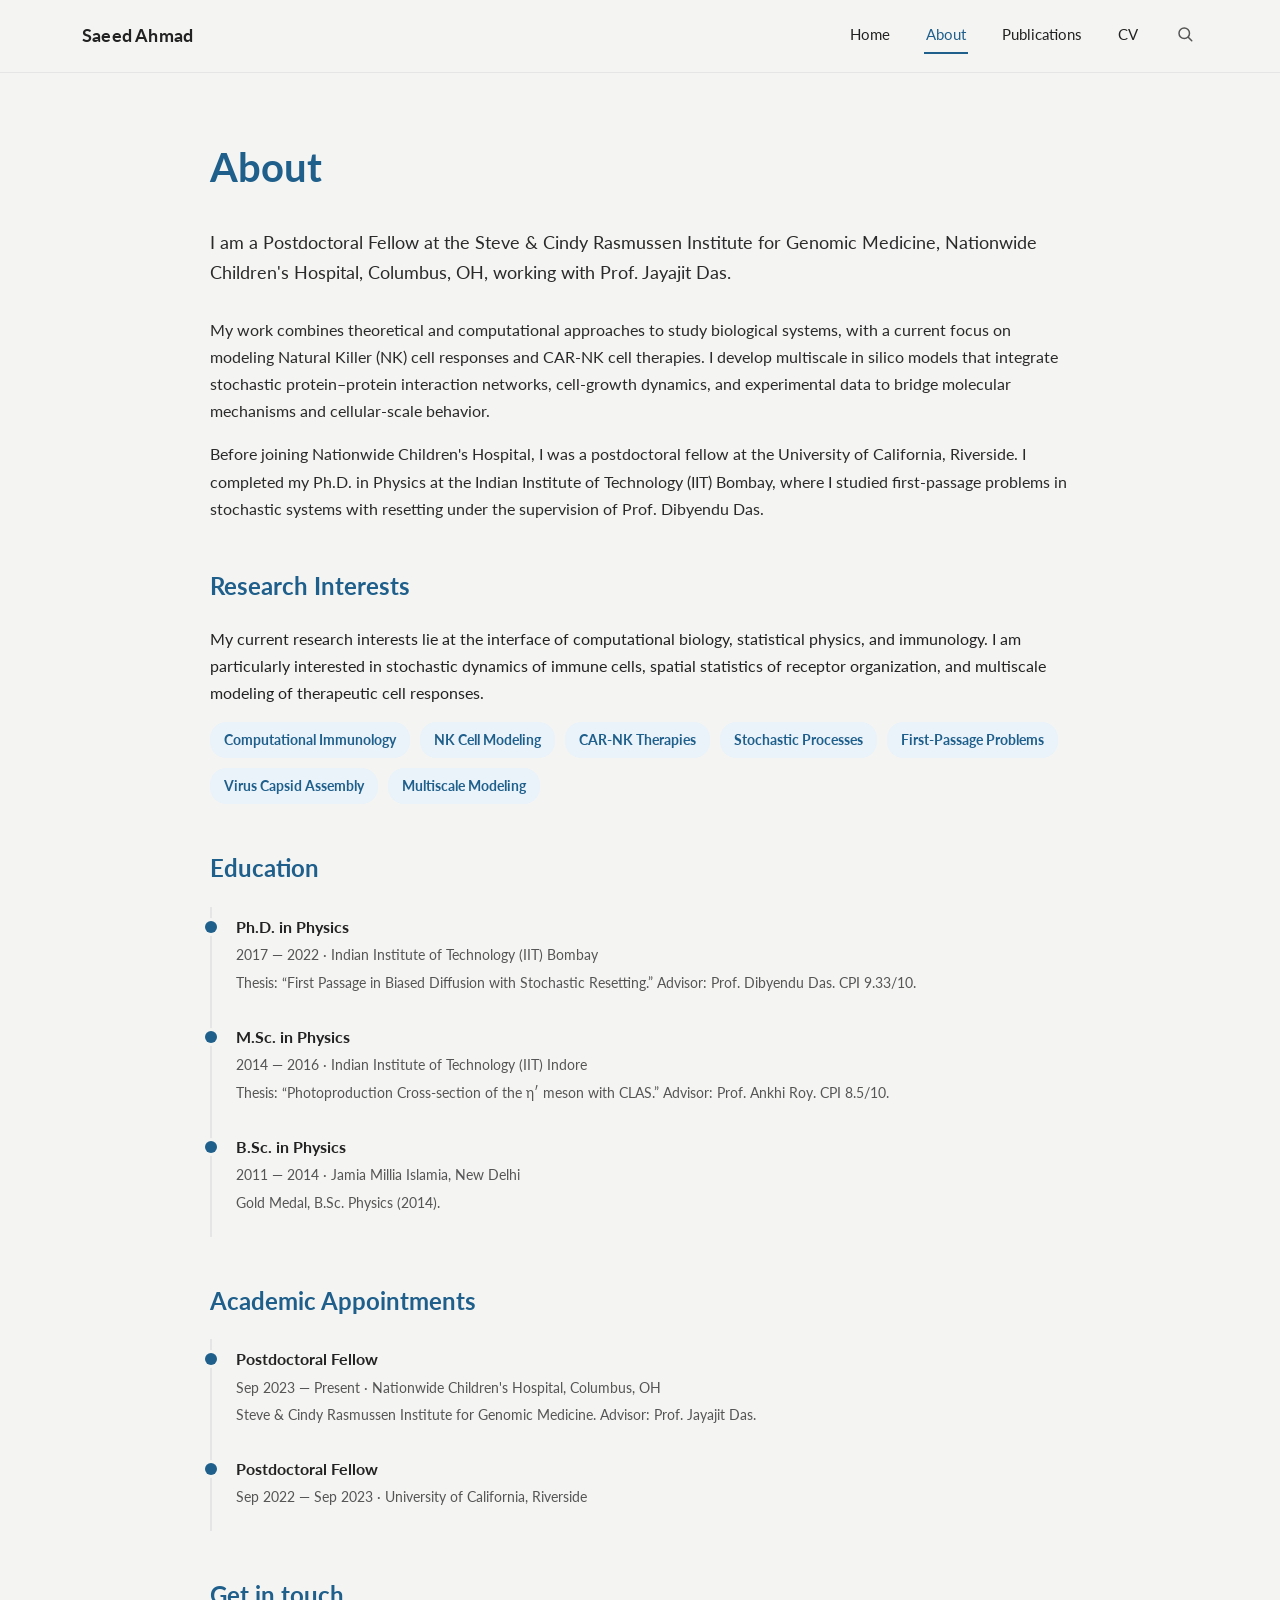
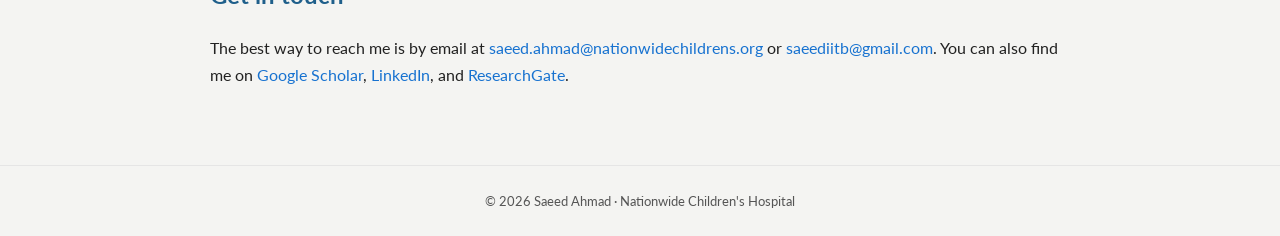
==== about.html @ bcf1d3f6 "Editing about page" ====
<!DOCTYPE html>
<html lang="en">
<head>
  <meta charset="UTF-8">
  <title>About — Saeed Ahmad</title>
  <meta name="viewport" content="width=device-width, initial-scale=1">
  <meta name="description" content="About Saeed Ahmad — Postdoctoral Fellow at Nationwide Children's Hospital. Education, research interests, and academic background.">
  <link href="https://fonts.googleapis.com/css?family=Lato:400,700&display=swap" rel="stylesheet">
  <style>
    /* =========================================================
       Saeed Ahmad — About page
       Matches the hero-style theme of index.html
       ========================================================= */

    :root {
      --bg: #f4f4f2;
      --bg-white: #ffffff;
      --text: #222;
      --muted: #555;
      --link: #1772d0;
      --link-hover: #f09228;
      --border: #e5e5e5;
      --accent: #1f5f8b;
      --max-width: 1180px;
    }

    * { box-sizing: border-box; }

    html, body {
      margin: 0;
      padding: 0;
      background: var(--bg);
      color: var(--text);
      font-family: 'Lato', Verdana, Helvetica, sans-serif;
      font-size: 16px;
      line-height: 1.7;
      -webkit-font-smoothing: antialiased;
    }

    a {
      color: var(--link);
      text-decoration: none;
      transition: color 0.15s ease-in-out;
    }
    a:hover, a:focus { color: var(--link-hover); }

    p { margin: 0 0 16px 0; }

    /* ---------- Top Nav (identical to homepage) ---------- */
    .topnav {
      background: var(--bg);
      border-bottom: 1px solid var(--border);
    }
    .topnav-inner {
      max-width: var(--max-width);
      margin: 0 auto;
      padding: 18px 32px;
      display: flex;
      align-items: center;
      justify-content: space-between;
    }
    .brand {
      font-size: 18px;
      font-weight: 700;
      color: var(--text);
      letter-spacing: 0.2px;
    }
    .nav-links {
      display: flex;
      gap: 32px;
      align-items: center;
    }
    .nav-links a {
      color: var(--text);
      font-size: 15px;
      font-weight: 400;
      padding: 4px 2px;
      border-bottom: 2px solid transparent;
    }
    .nav-links a.active,
    .nav-links a:hover {
      color: var(--accent);
      border-bottom-color: var(--accent);
    }
    .nav-search {
      background: none;
      border: none;
      color: var(--muted);
      cursor: pointer;
      font-size: 16px;
      padding: 4px;
    }
    .nav-search:hover { color: var(--accent); }

    /* ---------- About layout ---------- */
    .about {
      padding: 60px 32px 60px 32px;
      background: var(--bg);
    }
    .about-inner {
      max-width: 860px;
      margin: 0 auto;
    }
    .page-title {
      font-size: 40px;
      font-weight: 700;
      color: var(--accent);
      margin: 0 0 26px 0;
    }
    .lede {
      font-size: 18px;
      color: var(--text);
      margin-bottom: 28px;
    }

    .about-text p {
      color: #2a2a2a;
    }

    .about-section {
      margin-top: 44px;
    }
    .about-section h2 {
      font-size: 24px;
      font-weight: 700;
      color: var(--accent);
      margin: 0 0 18px 0;
    }
    .about-section h3 {
      font-size: 16px;
      font-weight: 700;
      color: #222;
      margin: 0 0 4px 0;
    }

    /* ---------- Timeline / Education ---------- */
    .timeline {
      list-style: none;
      padding: 0;
      margin: 0;
      border-left: 2px solid var(--border);
    }
    .timeline li {
      position: relative;
      padding: 6px 0 22px 24px;
    }
    .timeline li::before {
      content: "";
      position: absolute;
      left: -7px;
      top: 14px;
      width: 12px;
      height: 12px;
      border-radius: 50%;
      background: var(--accent);
      box-shadow: 0 0 0 3px var(--bg);
    }
    .timeline .date {
      display: block;
      color: var(--muted);
      font-size: 13.5px;
      margin-top: 2px;
    }
    .timeline .sub {
      display: block;
      color: var(--muted);
      font-size: 14px;
      margin-top: 4px;
    }

    /* Interests chip grid */
    .interest-grid {
      display: flex;
      flex-wrap: wrap;
      gap: 10px;
      margin-top: 10px;
    }
    .chip {
      background: #eaf3fa;
      color: var(--accent);
      font-size: 14px;
      font-weight: 700;
      padding: 6px 14px;
      border-radius: 16px;
    }

    /* ---------- Footer ---------- */
    .site-footer {
      background: var(--bg);
      border-top: 1px solid var(--border);
      padding: 24px 32px;
      text-align: center;
      font-size: 13px;
      color: var(--muted);
    }

    /* ---------- Responsive ---------- */
    @media (max-width: 640px) {
      .topnav-inner { padding: 14px 18px; flex-wrap: wrap; gap: 10px; }
      .nav-links { gap: 18px; }
      .nav-links a { font-size: 14px; }
      .about { padding: 40px 18px 50px 18px; }
      .page-title { font-size: 30px; }
      .lede { font-size: 16px; }
    }
  </style>
</head>
<body>

  <!-- ===== Top Navigation ===== -->
  <nav class="topnav">
    <div class="topnav-inner">
      <div class="brand">Saeed Ahmad</div>
      <div class="nav-links">
        <a href="index.html">Home</a>
        <a href="about.html" class="active">About</a>
        <a href="index_full.html#publications">Publications</a>
        <a href="index_full.html#experience">CV</a>
        <button class="nav-search" aria-label="Search" title="Search">
          <svg width="18" height="18" viewBox="0 0 24 24" fill="none" stroke="currentColor" stroke-width="2" stroke-linecap="round" stroke-linejoin="round"><circle cx="11" cy="11" r="7"></circle><line x1="21" y1="21" x2="16.65" y2="16.65"></line></svg>
        </button>
      </div>
    </div>
  </nav>

  <!-- ===== About ===== -->
  <section class="about">
    <div class="about-inner">

      <h1 class="page-title">About</h1>

      <div class="about-text">
        <p class="lede">
          I am a Postdoctoral Fellow at the Steve &amp; Cindy Rasmussen Institute for
          Genomic Medicine, Nationwide Children's Hospital, Columbus, OH, working with
          Prof. Jayajit Das.
        </p>

        <p>
          My work combines theoretical and computational approaches to study biological
          systems, with a current focus on modeling Natural Killer (NK) cell responses
          and CAR-NK cell therapies. I develop multiscale in silico models that integrate
          stochastic protein–protein interaction networks, cell-growth dynamics, and
          experimental data to bridge molecular mechanisms and cellular-scale behavior.
        </p>

        <p>
          Before joining Nationwide Children's Hospital, I was a postdoctoral fellow at
          the University of California, Riverside. I completed my Ph.D. in Physics at
          the Indian Institute of Technology (IIT) Bombay, where I studied first-passage
          problems in stochastic systems with resetting under the supervision of
          Prof. Dibyendu Das.
        </p>
      </div>

      <!-- ===== Research Interests ===== -->
      <div class="about-section">
        <h2>Research Interests</h2>
        <p>
          My current research interests lie at the interface of computational biology,
          statistical physics, and immunology. I am particularly interested in stochastic
          dynamics of immune cells, spatial statistics of receptor organization, and
          multiscale modeling of therapeutic cell responses.
        </p>
        <div class="interest-grid">
          <span class="chip">Computational Immunology</span>
          <span class="chip">NK Cell Modeling</span>
          <span class="chip">CAR-NK Therapies</span>
          <span class="chip">Stochastic Processes</span>
          <span class="chip">First-Passage Problems</span>
          <span class="chip">Virus Capsid Assembly</span>
          <span class="chip">Multiscale Modeling</span>
        </div>
      </div>

      <!-- ===== Education ===== -->
      <div class="about-section">
        <h2>Education</h2>
        <ul class="timeline">
          <li>
            <h3>Ph.D. in Physics</h3>
            <span class="date">2017 — 2022 · Indian Institute of Technology (IIT) Bombay</span>
            <span class="sub">Thesis: “First Passage in Biased Diffusion with Stochastic Resetting.” Advisor: Prof. Dibyendu Das. CPI 9.33/10.</span>
          </li>
          <li>
            <h3>M.Sc. in Physics</h3>
            <span class="date">2014 — 2016 · Indian Institute of Technology (IIT) Indore</span>
            <span class="sub">Thesis: “Photoproduction Cross-section of the η′ meson with CLAS.” Advisor: Prof. Ankhi Roy. CPI 8.5/10.</span>
          </li>
          <li>
            <h3>B.Sc. in Physics</h3>
            <span class="date">2011 — 2014 · Jamia Millia Islamia, New Delhi</span>
            <span class="sub">Gold Medal, B.Sc. Physics (2014).</span>
          </li>
        </ul>
      </div>

      <!-- ===== Academic Appointments ===== -->
      <div class="about-section">
        <h2>Academic Appointments</h2>
        <ul class="timeline">
          <li>
            <h3>Postdoctoral Fellow</h3>
            <span class="date">Sep 2023 — Present · Nationwide Children's Hospital, Columbus, OH</span>
            <span class="sub">Steve &amp; Cindy Rasmussen Institute for Genomic Medicine. Advisor: Prof. Jayajit Das.</span>
          </li>
          <li>
            <h3>Postdoctoral Fellow</h3>
            <span class="date">Sep 2022 — Sep 2023 · University of California, Riverside</span>
          </li>
        </ul>
      </div>

      <!-- ===== Contact ===== -->
      <div class="about-section">
        <h2>Get in touch</h2>
        <p>
          The best way to reach me is by email at
          <a href="mailto:saeed.ahmad@nationwidechildrens.org">saeed.ahmad@nationwidechildrens.org</a>
          or <a href="mailto:saeediitb@gmail.com">saeediitb@gmail.com</a>. You can also
          find me on
          <a href="https://scholar.google.com/citations?user=5NiP6fwAAAAJ&amp;hl=en" target="_blank" rel="noopener">Google Scholar</a>,
          <a href="https://www.linkedin.com/in/saeed-ahmad-b1a531228/" target="_blank" rel="noopener">LinkedIn</a>, and
          <a href="https://www.researchgate.net/profile/Saeed-Ahmad-15" target="_blank" rel="noopener">ResearchGate</a>.
        </p>
      </div>

    </div>
  </section>

  <!-- ===== Footer ===== -->
  <footer class="site-footer">
    &copy; <span id="year"></span> Saeed Ahmad · Nationwide Children's Hospital
  </footer>

  <script>
    document.getElementById('year').textContent = new Date().getFullYear();
  </script>

</body>
</html>
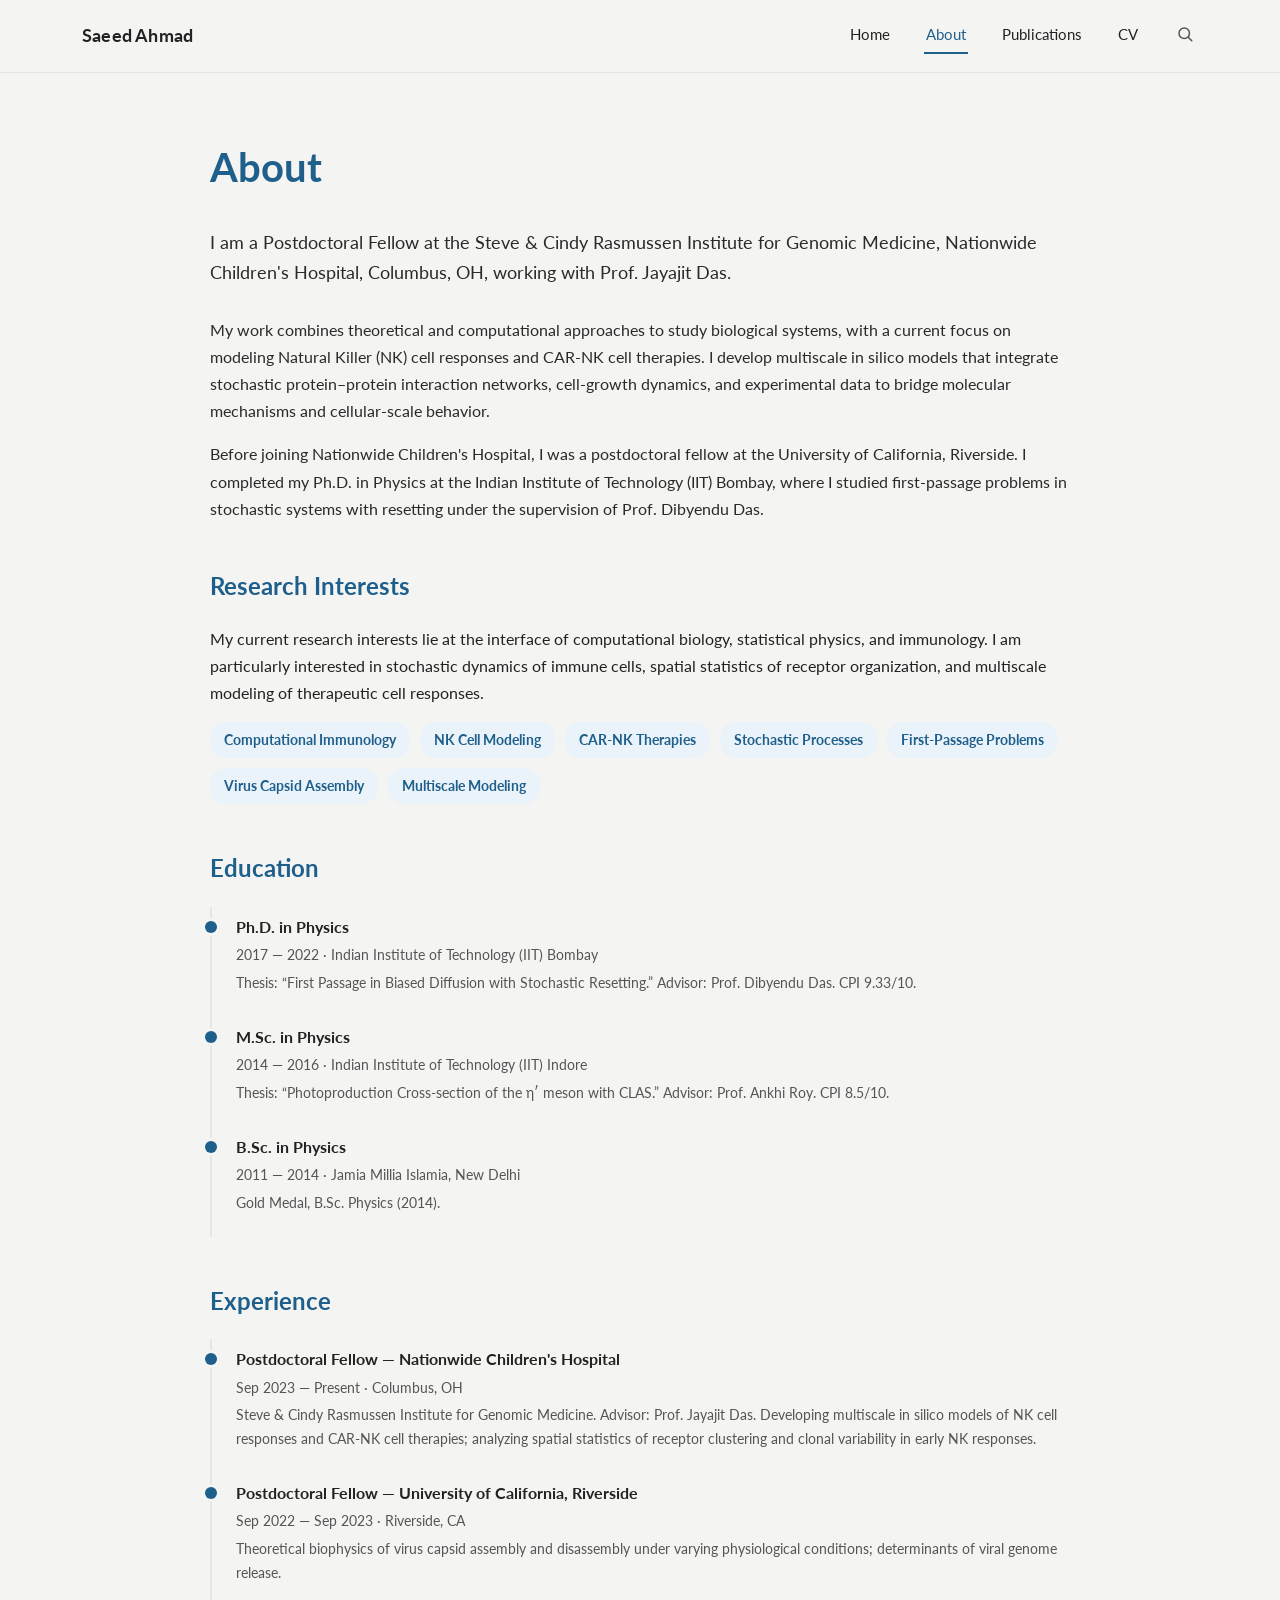
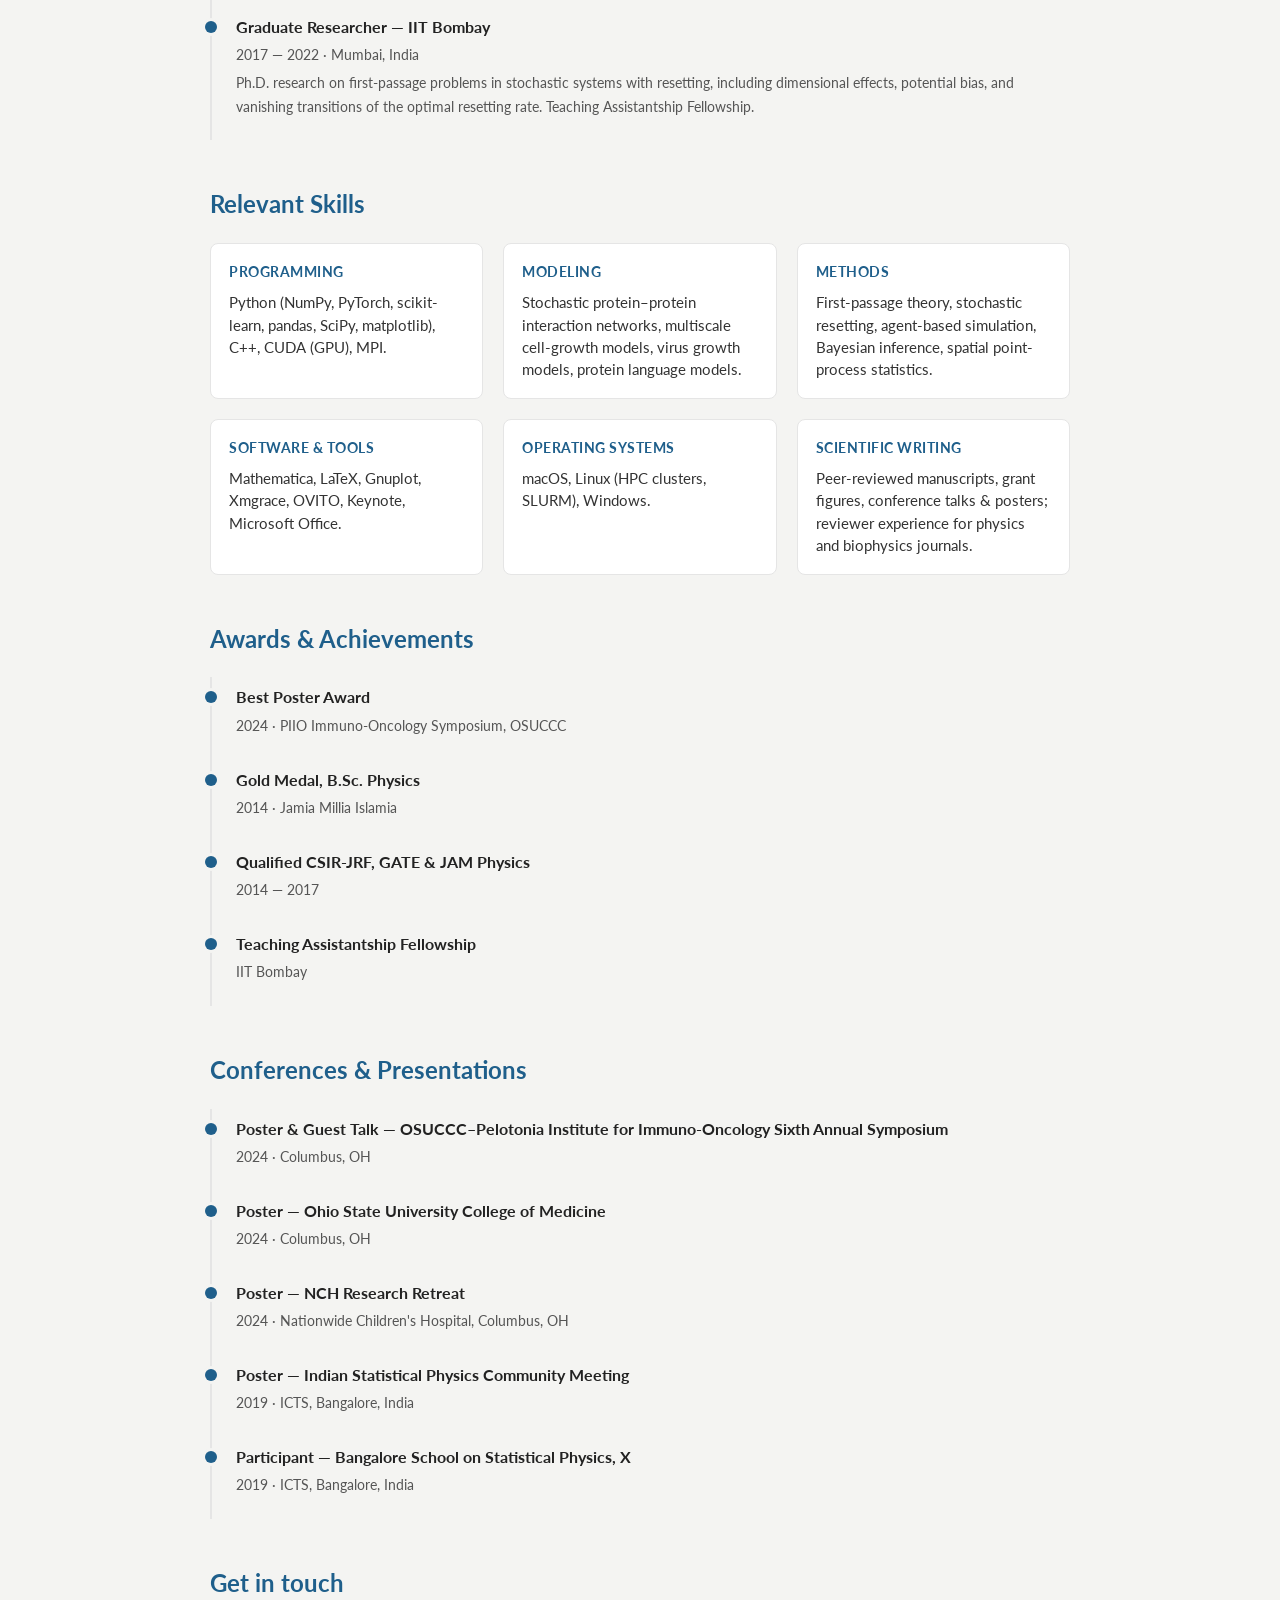
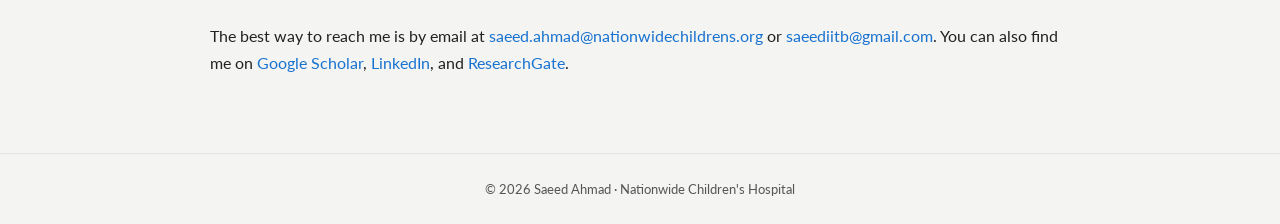
==== commit e001154e: "publication updates" ====
--- a/about.html
+++ b/about.html
@@ -184,6 +184,34 @@
       border-radius: 16px;
     }
 
+    /* Skills block */
+    .skills-grid {
+      display: grid;
+      grid-template-columns: repeat(auto-fit, minmax(260px, 1fr));
+      gap: 20px;
+      margin-top: 10px;
+    }
+    .skill-card {
+      background: var(--bg-white);
+      border: 1px solid var(--border);
+      border-radius: 8px;
+      padding: 16px 18px;
+    }
+    .skill-card h3 {
+      font-size: 14px;
+      font-weight: 700;
+      letter-spacing: 0.5px;
+      text-transform: uppercase;
+      color: var(--accent);
+      margin: 0 0 8px 0;
+    }
+    .skill-card p {
+      margin: 0;
+      font-size: 14.5px;
+      color: #333;
+      line-height: 1.55;
+    }
+
     /* ---------- Footer ---------- */
     .site-footer {
       background: var(--bg);
@@ -214,7 +242,7 @@
       <div class="nav-links">
         <a href="index.html">Home</a>
         <a href="about.html" class="active">About</a>
-        <a href="index_full.html#publications">Publications</a>
+        <a href="publications.html">Publications</a>
         <a href="index_full.html#experience">CV</a>
         <button class="nav-search" aria-label="Search" title="Search">
           <svg width="18" height="18" viewBox="0 0 24 24" fill="none" stroke="currentColor" stroke-width="2" stroke-linecap="round" stroke-linejoin="round"><circle cx="11" cy="11" r="7"></circle><line x1="21" y1="21" x2="16.65" y2="16.65"></line></svg>
@@ -295,18 +323,117 @@
         </ul>
       </div>
 
-      <!-- ===== Academic Appointments ===== -->
-      <div class="about-section">
-        <h2>Academic Appointments</h2>
+      <!-- ===== Experience ===== -->
+      <div class="about-section">
+        <h2>Experience</h2>
         <ul class="timeline">
           <li>
-            <h3>Postdoctoral Fellow</h3>
-            <span class="date">Sep 2023 — Present · Nationwide Children's Hospital, Columbus, OH</span>
-            <span class="sub">Steve &amp; Cindy Rasmussen Institute for Genomic Medicine. Advisor: Prof. Jayajit Das.</span>
-          </li>
-          <li>
-            <h3>Postdoctoral Fellow</h3>
-            <span class="date">Sep 2022 — Sep 2023 · University of California, Riverside</span>
+            <h3>Postdoctoral Fellow — Nationwide Children's Hospital</h3>
+            <span class="date">Sep 2023 — Present · Columbus, OH</span>
+            <span class="sub">
+              Steve &amp; Cindy Rasmussen Institute for Genomic Medicine. Advisor: Prof. Jayajit Das.
+              Developing multiscale in silico models of NK cell responses and CAR-NK cell
+              therapies; analyzing spatial statistics of receptor clustering and clonal
+              variability in early NK responses.
+            </span>
+          </li>
+          <li>
+            <h3>Postdoctoral Fellow — University of California, Riverside</h3>
+            <span class="date">Sep 2022 — Sep 2023 · Riverside, CA</span>
+            <span class="sub">
+              Theoretical biophysics of virus capsid assembly and disassembly under varying
+              physiological conditions; determinants of viral genome release.
+            </span>
+          </li>
+          <li>
+            <h3>Graduate Researcher — IIT Bombay</h3>
+            <span class="date">2017 — 2022 · Mumbai, India</span>
+            <span class="sub">
+              Ph.D. research on first-passage problems in stochastic systems with resetting,
+              including dimensional effects, potential bias, and vanishing transitions of the
+              optimal resetting rate. Teaching Assistantship Fellowship.
+            </span>
+          </li>
+        </ul>
+      </div>
+
+      <!-- ===== Skills ===== -->
+      <div class="about-section">
+        <h2>Relevant Skills</h2>
+        <div class="skills-grid">
+          <div class="skill-card">
+            <h3>Programming</h3>
+            <p>Python (NumPy, PyTorch, scikit-learn, pandas, SciPy, matplotlib), C++, CUDA (GPU), MPI.</p>
+          </div>
+          <div class="skill-card">
+            <h3>Modeling</h3>
+            <p>Stochastic protein–protein interaction networks, multiscale cell-growth models, virus growth models, protein language models.</p>
+          </div>
+          <div class="skill-card">
+            <h3>Methods</h3>
+            <p>First-passage theory, stochastic resetting, agent-based simulation, Bayesian inference, spatial point-process statistics.</p>
+          </div>
+          <div class="skill-card">
+            <h3>Software &amp; Tools</h3>
+            <p>Mathematica, LaTeX, Gnuplot, Xmgrace, OVITO, Keynote, Microsoft Office.</p>
+          </div>
+          <div class="skill-card">
+            <h3>Operating Systems</h3>
+            <p>macOS, Linux (HPC clusters, SLURM), Windows.</p>
+          </div>
+          <div class="skill-card">
+            <h3>Scientific Writing</h3>
+            <p>Peer-reviewed manuscripts, grant figures, conference talks &amp; posters; reviewer experience for physics and biophysics journals.</p>
+          </div>
+        </div>
+      </div>
+
+      <!-- ===== Awards & Achievements ===== -->
+      <div class="about-section">
+        <h2>Awards &amp; Achievements</h2>
+        <ul class="timeline">
+          <li>
+            <h3>Best Poster Award</h3>
+            <span class="date">2024 · PIIO Immuno-Oncology Symposium, OSUCCC</span>
+          </li>
+          <li>
+            <h3>Gold Medal, B.Sc. Physics</h3>
+            <span class="date">2014 · Jamia Millia Islamia</span>
+          </li>
+          <li>
+            <h3>Qualified CSIR-JRF, GATE &amp; JAM Physics</h3>
+            <span class="date">2014 — 2017</span>
+          </li>
+          <li>
+            <h3>Teaching Assistantship Fellowship</h3>
+            <span class="date">IIT Bombay</span>
+          </li>
+        </ul>
+      </div>
+
+      <!-- ===== Conferences & Presentations ===== -->
+      <div class="about-section">
+        <h2>Conferences &amp; Presentations</h2>
+        <ul class="timeline">
+          <li>
+            <h3>Poster &amp; Guest Talk — OSUCCC–Pelotonia Institute for Immuno-Oncology Sixth Annual Symposium</h3>
+            <span class="date">2024 · Columbus, OH</span>
+          </li>
+          <li>
+            <h3>Poster — Ohio State University College of Medicine</h3>
+            <span class="date">2024 · Columbus, OH</span>
+          </li>
+          <li>
+            <h3>Poster — NCH Research Retreat</h3>
+            <span class="date">2024 · Nationwide Children's Hospital, Columbus, OH</span>
+          </li>
+          <li>
+            <h3>Poster — Indian Statistical Physics Community Meeting</h3>
+            <span class="date">2019 · ICTS, Bangalore, India</span>
+          </li>
+          <li>
+            <h3>Participant — Bangalore School on Statistical Physics, X</h3>
+            <span class="date">2019 · ICTS, Bangalore, India</span>
           </li>
         </ul>
       </div>
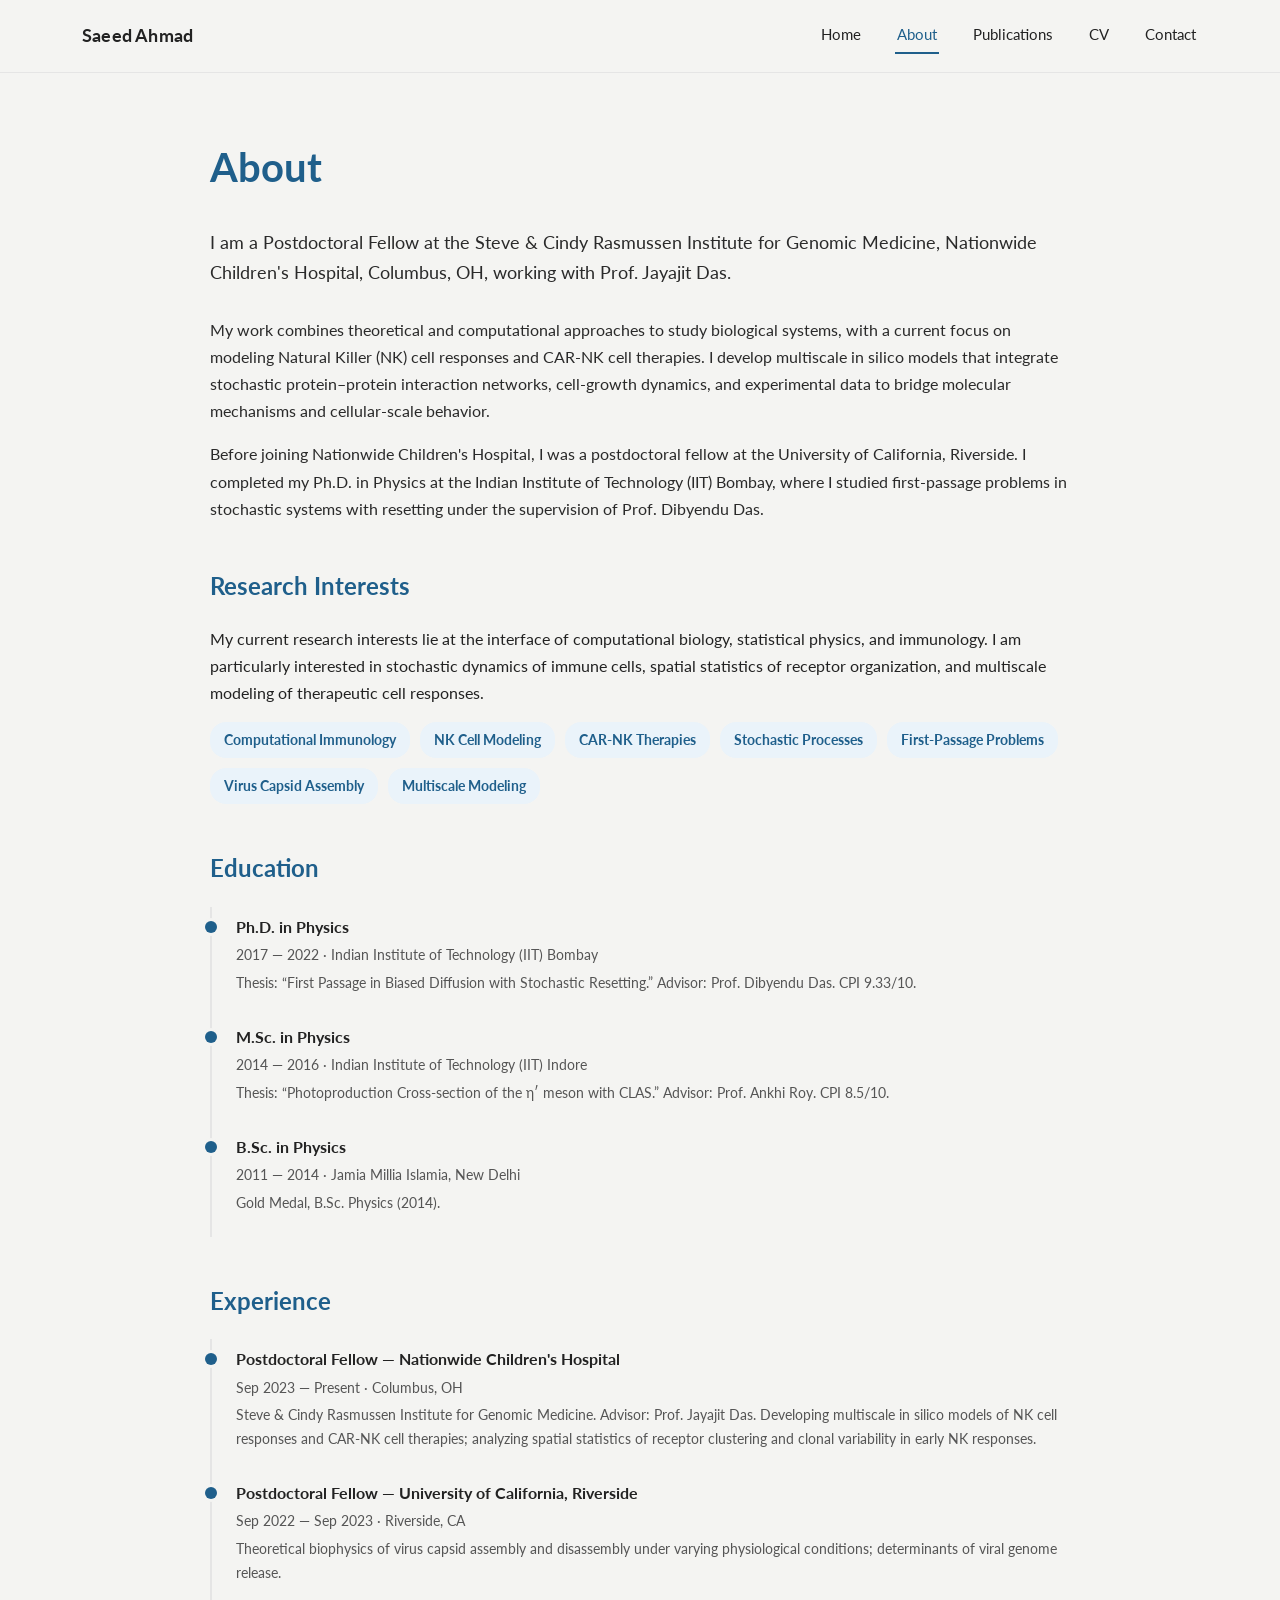
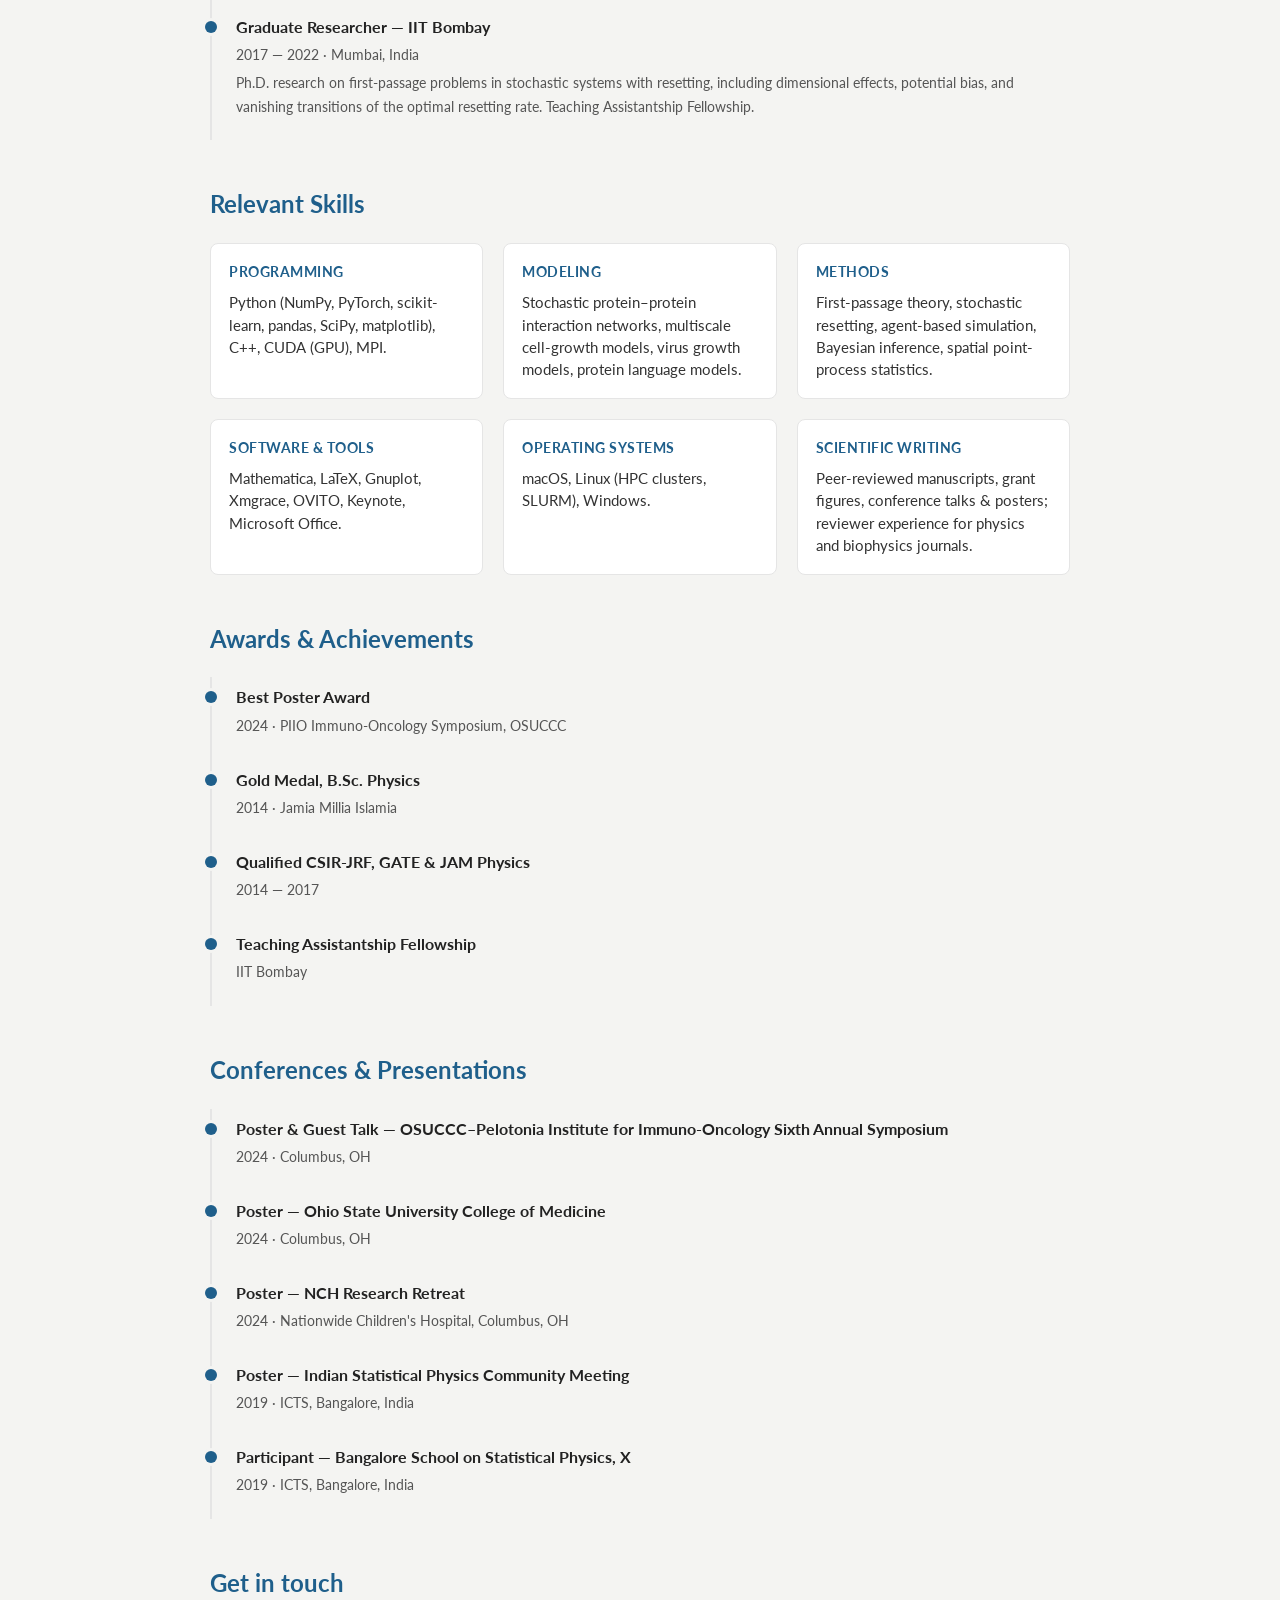
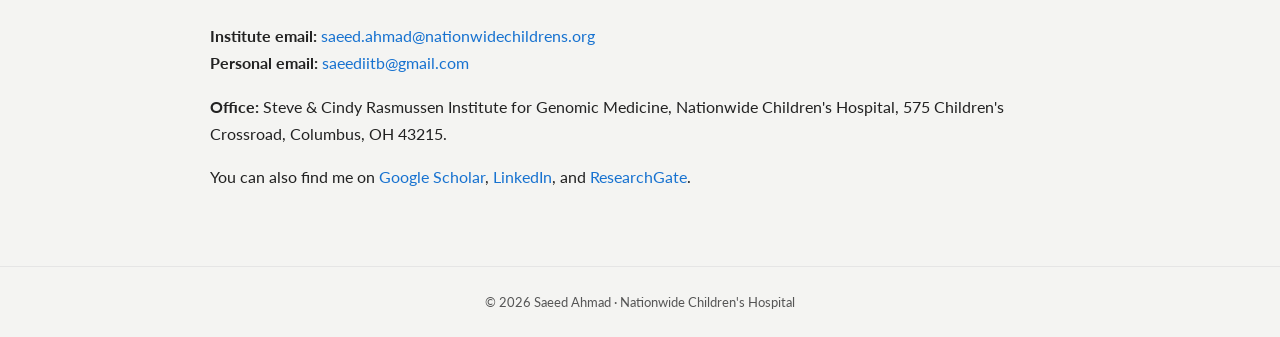
==== commit 9173c7f6: "Added Contact info" ====
--- a/about.html
+++ b/about.html
@@ -243,10 +243,8 @@
         <a href="index.html">Home</a>
         <a href="about.html" class="active">About</a>
         <a href="publications.html">Publications</a>
-        <a href="index_full.html#experience">CV</a>
-        <button class="nav-search" aria-label="Search" title="Search">
-          <svg width="18" height="18" viewBox="0 0 24 24" fill="none" stroke="currentColor" stroke-width="2" stroke-linecap="round" stroke-linejoin="round"><circle cx="11" cy="11" r="7"></circle><line x1="21" y1="21" x2="16.65" y2="16.65"></line></svg>
-        </button>
+        <a href="https://drsamalik.github.io/Home/CV.pdf" target="_blank" rel="noopener">CV</a>
+        <a href="index.html#contact">Contact</a>
       </div>
     </div>
   </nav>
@@ -442,10 +440,17 @@
       <div class="about-section">
         <h2>Get in touch</h2>
         <p>
-          The best way to reach me is by email at
-          <a href="mailto:saeed.ahmad@nationwidechildrens.org">saeed.ahmad@nationwidechildrens.org</a>
-          or <a href="mailto:saeediitb@gmail.com">saeediitb@gmail.com</a>. You can also
-          find me on
+          <strong>Institute email:</strong>
+          <a href="mailto:saeed.ahmad@nationwidechildrens.org">saeed.ahmad@nationwidechildrens.org</a><br>
+          <strong>Personal email:</strong>
+          <a href="mailto:saeediitb@gmail.com">saeediitb@gmail.com</a>
+        </p>
+        <p>
+          <strong>Office:</strong> Steve &amp; Cindy Rasmussen Institute for Genomic Medicine,
+          Nationwide Children's Hospital, 575 Children's Crossroad, Columbus, OH 43215.
+        </p>
+        <p>
+          You can also find me on
           <a href="https://scholar.google.com/citations?user=5NiP6fwAAAAJ&amp;hl=en" target="_blank" rel="noopener">Google Scholar</a>,
           <a href="https://www.linkedin.com/in/saeed-ahmad-b1a531228/" target="_blank" rel="noopener">LinkedIn</a>, and
           <a href="https://www.researchgate.net/profile/Saeed-Ahmad-15" target="_blank" rel="noopener">ResearchGate</a>.
